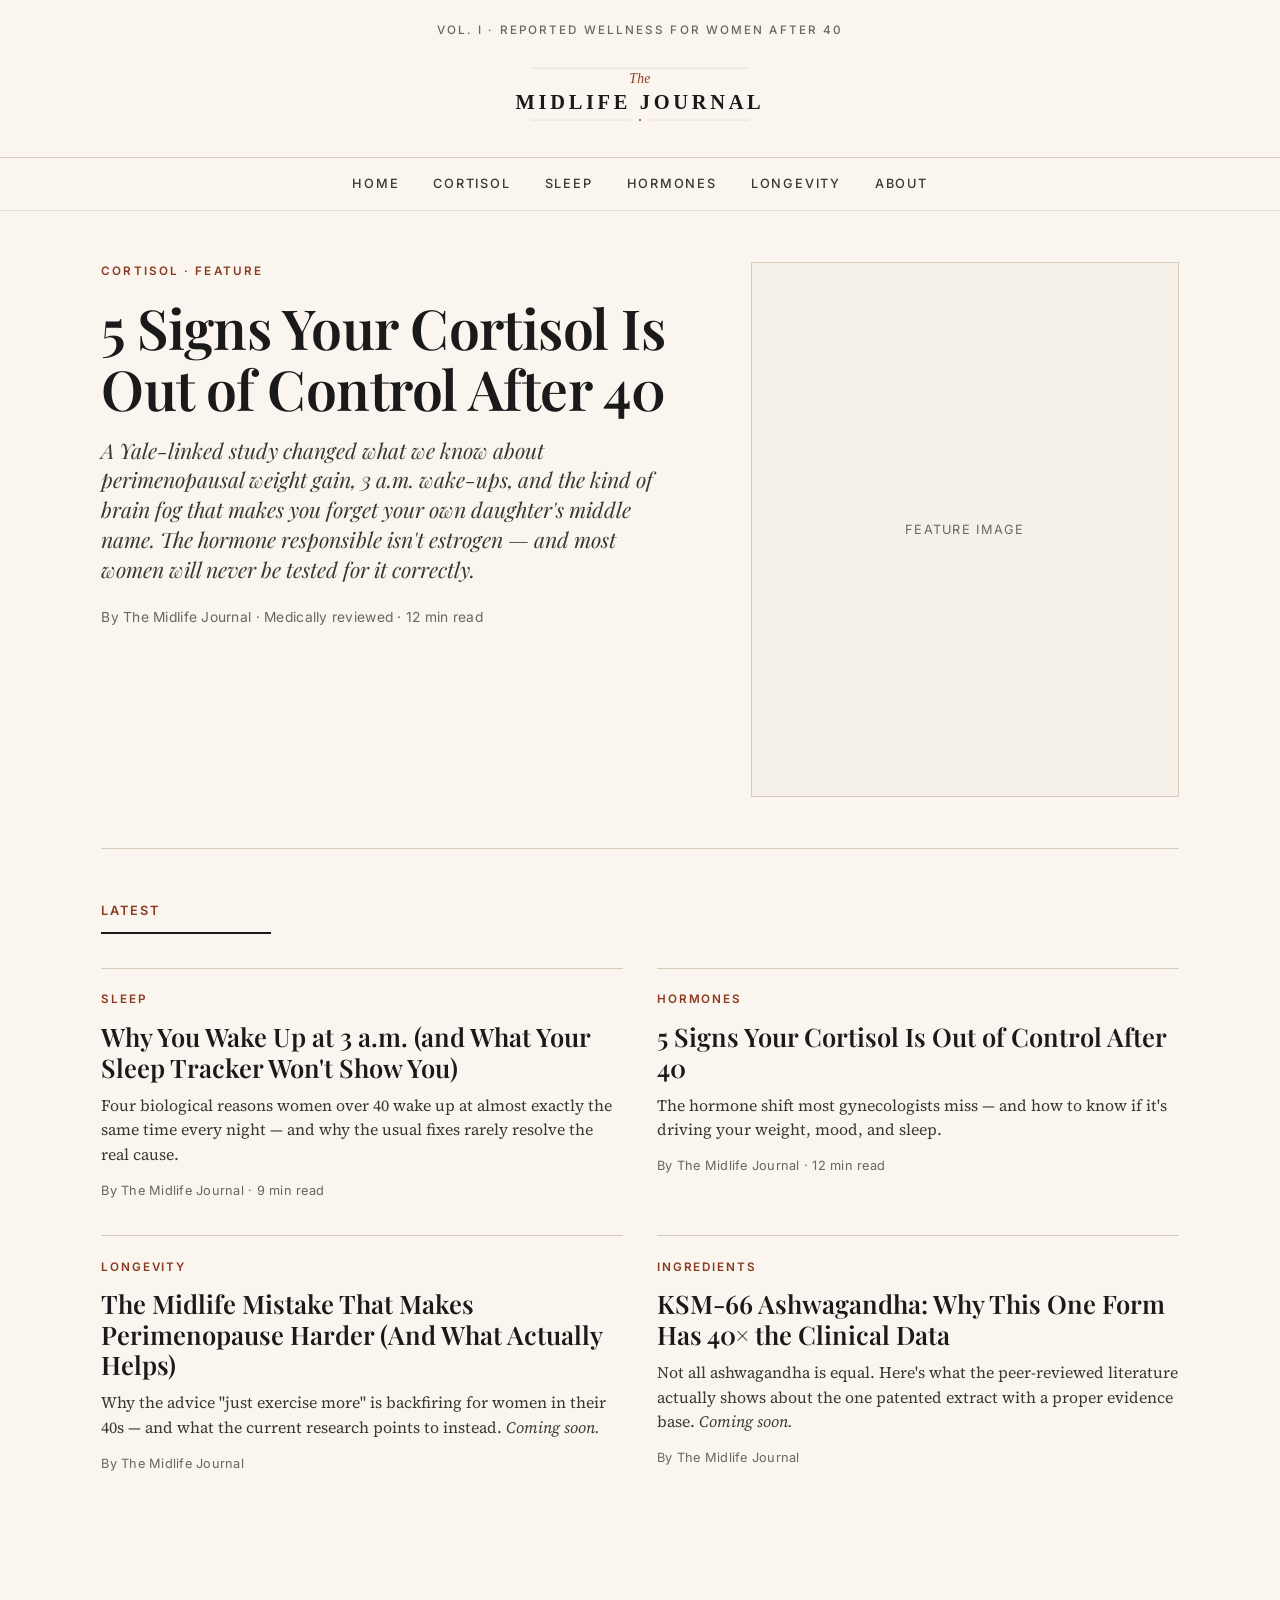
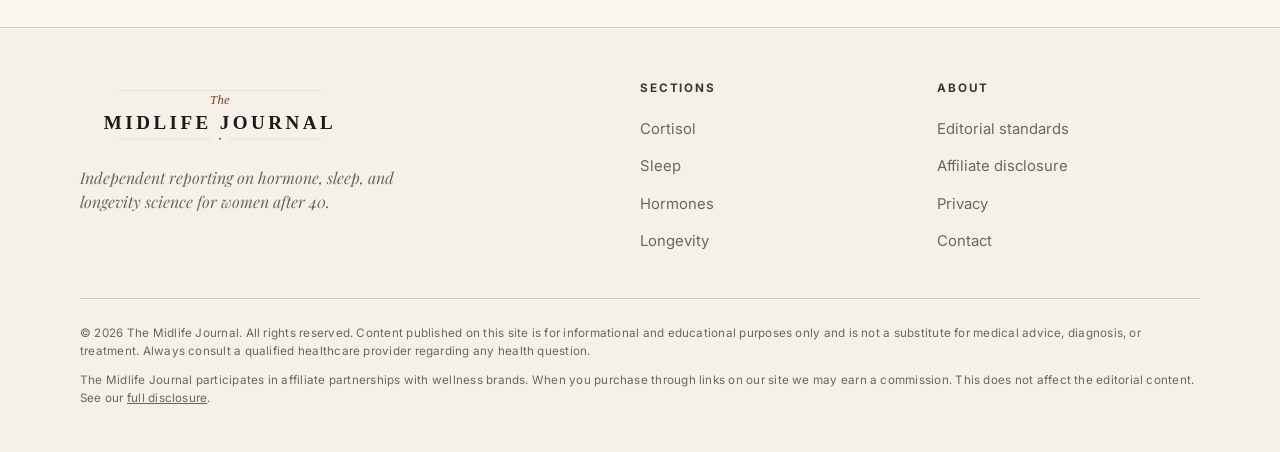
==== index.html @ 5d4d5bfb "Initial commit — The Midlife Journal static site - Editorial homepage with 4 story cards - 2 product" ====
<!DOCTYPE html>
<html lang="en">
<head>
<meta charset="UTF-8">
<meta name="viewport" content="width=device-width, initial-scale=1">
<title>The Midlife Journal — Reported Wellness for Women After 40</title>
<meta name="description" content="Independent, evidence-first reporting on cortisol, sleep, hormones, and longevity for women navigating midlife.">
<link rel="icon" type="image/svg+xml" href="/assets/favicon.svg">
<link rel="preconnect" href="https://fonts.googleapis.com">
<link rel="preconnect" href="https://fonts.gstatic.com" crossorigin>
<link href="https://fonts.googleapis.com/css2?family=Playfair+Display:ital,wght@0,400;0,500;0,600;0,700;1,400;1,500&family=Source+Serif+Pro:ital,wght@0,400;0,600;1,400&family=Inter:wght@400;500;600;700&display=swap" rel="stylesheet">
<link rel="stylesheet" href="/assets/styles.css">
<meta property="og:title" content="The Midlife Journal">
<meta property="og:description" content="Reported wellness for women after 40.">
<meta property="og:type" content="website">
<meta property="og:image" content="/assets/logo.svg">
</head>
<body>

<header class="masthead">
  <div class="masthead__dateline">Vol. I · Reported Wellness for Women After 40</div>
  <a href="/" class="masthead__logo" aria-label="The Midlife Journal — Home">
    <img src="/assets/logo.svg" alt="The Midlife Journal" width="340" height="85">
  </a>
</header>
<nav class="masthead-nav" aria-label="Primary">
  <div class="masthead-nav__inner">
    <a href="/">Home</a>
    <a href="/sections/cortisol/">Cortisol</a>
    <a href="/sections/sleep/">Sleep</a>
    <a href="/sections/hormones/">Hormones</a>
    <a href="/sections/longevity/">Longevity</a>
    <a href="/about/">About</a>
  </div>
</nav>

<main class="home">

  <!-- Lead story -->
  <section class="home-hero">
    <div>
      <div class="home-hero__kicker">Cortisol · Feature</div>
      <h1 class="home-hero__title">
        <a href="/articles/5-signs-cortisol-after-40/">5 Signs Your Cortisol Is Out of Control After 40</a>
      </h1>
      <p class="home-hero__dek">A Yale-linked study changed what we know about perimenopausal weight gain, 3 a.m. wake-ups, and the kind of brain fog that makes you forget your own daughter's middle name. The hormone responsible isn't estrogen — and most women will never be tested for it correctly.</p>
      <div class="home-hero__byline">By The Midlife Journal · Medically reviewed · 12 min read</div>
    </div>
    <div class="home-hero__image">
      Feature image
    </div>
  </section>

  <!-- Latest -->
  <section class="home-section">
    <div class="home-section__head">Latest</div>

    <div class="home-grid">

      <article class="story-card">
        <div class="story-card__kicker">Sleep</div>
        <h2 class="story-card__title">
          <a href="/articles/why-women-wake-at-3am-after-40/">Why You Wake Up at 3 a.m. (and What Your Sleep Tracker Won't Show You)</a>
        </h2>
        <p class="story-card__dek">Four biological reasons women over 40 wake up at almost exactly the same time every night — and why the usual fixes rarely resolve the real cause.</p>
        <div class="story-card__byline">By The Midlife Journal · 9 min read</div>
      </article>

      <article class="story-card">
        <div class="story-card__kicker">Hormones</div>
        <h2 class="story-card__title">
          <a href="/articles/5-signs-cortisol-after-40/">5 Signs Your Cortisol Is Out of Control After 40</a>
        </h2>
        <p class="story-card__dek">The hormone shift most gynecologists miss — and how to know if it's driving your weight, mood, and sleep.</p>
        <div class="story-card__byline">By The Midlife Journal · 12 min read</div>
      </article>

      <article class="story-card">
        <div class="story-card__kicker">Longevity</div>
        <h2 class="story-card__title">
          <a href="#">The Midlife Mistake That Makes Perimenopause Harder (And What Actually Helps)</a>
        </h2>
        <p class="story-card__dek">Why the advice "just exercise more" is backfiring for women in their 40s — and what the current research points to instead. <em>Coming soon.</em></p>
        <div class="story-card__byline">By The Midlife Journal</div>
      </article>

      <article class="story-card">
        <div class="story-card__kicker">Ingredients</div>
        <h2 class="story-card__title">
          <a href="#">KSM-66 Ashwagandha: Why This One Form Has 40× the Clinical Data</a>
        </h2>
        <p class="story-card__dek">Not all ashwagandha is equal. Here's what the peer-reviewed literature actually shows about the one patented extract with a proper evidence base. <em>Coming soon.</em></p>
        <div class="story-card__byline">By The Midlife Journal</div>
      </article>

    </div>
  </section>

</main>

<footer class="site-footer">
  <div class="site-footer__inner">
    <div class="site-footer__brand">
      <img src="/assets/logo.svg" alt="The Midlife Journal">
      <p class="site-footer__tagline">Independent reporting on hormone, sleep, and longevity science for women after 40.</p>
    </div>
    <div class="site-footer__col">
      <h4>Sections</h4>
      <ul>
        <li><a href="/sections/cortisol/">Cortisol</a></li>
        <li><a href="/sections/sleep/">Sleep</a></li>
        <li><a href="/sections/hormones/">Hormones</a></li>
        <li><a href="/sections/longevity/">Longevity</a></li>
      </ul>
    </div>
    <div class="site-footer__col">
      <h4>About</h4>
      <ul>
        <li><a href="/about/">Editorial standards</a></li>
        <li><a href="/disclosure/">Affiliate disclosure</a></li>
        <li><a href="/privacy/">Privacy</a></li>
        <li><a href="/contact/">Contact</a></li>
      </ul>
    </div>
  </div>
  <div class="site-footer__bottom">
    <p>&copy; 2026 The Midlife Journal. All rights reserved. Content published on this site is for informational and educational purposes only and is not a substitute for medical advice, diagnosis, or treatment. Always consult a qualified healthcare provider regarding any health question.</p>
    <p>The Midlife Journal participates in affiliate partnerships with wellness brands. When you purchase through links on our site we may earn a commission. This does not affect the editorial content. See our <a href="/disclosure/">full disclosure</a>.</p>
  </div>
</footer>

</body>
</html>
---- assets/styles.css ----
/* ============================================
   The Midlife Journal — Editorial Stylesheet
   ============================================
   Distinct visual identity from Reprieve for
   entity-separation. Magazine-editorial register.
*/

:root {
  --bg:            #FAF6EF;    /* warm cream */
  --bg-paper:      #F6F1E8;    /* slightly darker paper */
  --text:          #1A1A1A;    /* near-black */
  --text-soft:     #3A3632;    /* warm dark gray */
  --muted:         #6B6560;    /* warm gray */
  --hairline:      #D6CDB8;    /* faded parchment */
  --hairline-soft: #E8E1D0;
  --accent:        #8B3A1F;    /* rust / terracotta */
  --accent-soft:   #B85E3A;
  --gold-warm:     #C9B88E;    /* muted gold-olive */

  --font-display: 'Playfair Display', 'Libre Caslon Text', Georgia, serif;
  --font-body:    'Source Serif Pro', 'Source Serif 4', Georgia, serif;
  --font-meta:    'Inter', system-ui, sans-serif;

  --max-col:      680px;
  --max-wide:     1120px;
}

* { box-sizing: border-box; margin: 0; padding: 0; }

html { font-size: 17px; scroll-behavior: smooth; }
@media (max-width: 640px) { html { font-size: 16px; } }

body {
  font-family: var(--font-body);
  background: var(--bg);
  color: var(--text);
  line-height: 1.7;
  -webkit-font-smoothing: antialiased;
  text-rendering: optimizeLegibility;
}

img { max-width: 100%; height: auto; display: block; }
a { color: var(--accent); text-decoration: none; transition: color 0.15s; }
a:hover { color: var(--text); text-decoration: underline; text-underline-offset: 3px; }

/* ============= Masthead / header ============= */
.masthead {
  background: var(--bg);
  border-bottom: 1px solid var(--hairline);
  padding: 1.25rem 1.25rem 1rem;
  text-align: center;
}
.masthead__dateline {
  font-family: var(--font-meta);
  font-size: 0.6875rem;
  letter-spacing: 0.18em;
  text-transform: uppercase;
  color: var(--muted);
  margin-bottom: 0.875rem;
  font-weight: 500;
}
.masthead__logo {
  display: inline-block;
  line-height: 0;
}
.masthead__logo img, .masthead__logo svg { max-width: 340px; width: 100%; height: auto; }

.masthead-nav {
  background: var(--bg);
  border-bottom: 1px solid var(--hairline-soft);
  padding: 0.625rem 1.25rem;
}
.masthead-nav__inner {
  max-width: var(--max-wide);
  margin: 0 auto;
  display: flex;
  justify-content: center;
  gap: 2rem;
  flex-wrap: wrap;
  font-family: var(--font-meta);
  font-size: 0.75rem;
  letter-spacing: 0.14em;
  text-transform: uppercase;
}
.masthead-nav__inner a {
  color: var(--text-soft);
  font-weight: 500;
  padding: 0.25rem 0;
  border-bottom: 1px solid transparent;
}
.masthead-nav__inner a:hover {
  color: var(--accent);
  border-bottom-color: var(--accent);
  text-decoration: none;
}

/* ============= Homepage grid ============= */
.home {
  max-width: var(--max-wide);
  margin: 0 auto;
  padding: 3rem 1.25rem 5rem;
}

.home-hero {
  display: grid;
  grid-template-columns: 1fr;
  gap: 2rem;
  padding-bottom: 3rem;
  border-bottom: 1px solid var(--hairline);
  margin-bottom: 3rem;
}
@media (min-width: 820px) { .home-hero { grid-template-columns: 1.4fr 1fr; gap: 3rem; } }

.home-hero__kicker {
  font-family: var(--font-meta);
  font-size: 0.6875rem;
  letter-spacing: 0.18em;
  text-transform: uppercase;
  color: var(--accent);
  font-weight: 600;
  margin-bottom: 0.875rem;
}
.home-hero__title {
  font-family: var(--font-display);
  font-size: clamp(2rem, 5vw, 3.25rem);
  line-height: 1.1;
  font-weight: 600;
  margin-bottom: 1rem;
  letter-spacing: -0.01em;
  color: var(--text);
}
.home-hero__title a { color: inherit; }
.home-hero__title a:hover { color: var(--accent); text-decoration: none; }
.home-hero__dek {
  font-family: var(--font-display);
  font-style: italic;
  font-weight: 400;
  font-size: 1.25rem;
  line-height: 1.4;
  color: var(--text-soft);
  margin-bottom: 1.25rem;
  max-width: 560px;
}
.home-hero__byline {
  font-family: var(--font-meta);
  font-size: 0.8125rem;
  color: var(--muted);
  letter-spacing: 0.02em;
}
.home-hero__image {
  background: var(--bg-paper);
  border: 1px solid var(--hairline);
  aspect-ratio: 4/5;
  display: flex;
  align-items: center;
  justify-content: center;
  font-family: var(--font-meta);
  font-size: 0.75rem;
  color: var(--muted);
  letter-spacing: 0.1em;
  text-transform: uppercase;
}

/* Section list (more stories) */
.home-section {
  margin-top: 3rem;
}
.home-section__head {
  font-family: var(--font-meta);
  font-size: 0.75rem;
  letter-spacing: 0.16em;
  text-transform: uppercase;
  color: var(--accent);
  font-weight: 600;
  padding-bottom: 0.625rem;
  border-bottom: 2px solid var(--text);
  margin-bottom: 2rem;
  max-width: 10rem;
}
.home-grid {
  display: grid;
  grid-template-columns: 1fr;
  gap: 2.5rem;
}
@media (min-width: 720px) { .home-grid { grid-template-columns: repeat(2, 1fr); gap: 2rem; } }

.story-card { border-top: 1px solid var(--hairline); padding-top: 1.25rem; }
.story-card__kicker {
  font-family: var(--font-meta);
  font-size: 0.6875rem;
  letter-spacing: 0.16em;
  text-transform: uppercase;
  color: var(--accent);
  font-weight: 600;
  margin-bottom: 0.625rem;
}
.story-card__title {
  font-family: var(--font-display);
  font-size: 1.5rem;
  line-height: 1.2;
  font-weight: 600;
  margin-bottom: 0.625rem;
}
.story-card__title a { color: var(--text); }
.story-card__title a:hover { color: var(--accent); text-decoration: none; }
.story-card__dek {
  font-size: 0.9375rem;
  color: var(--text-soft);
  line-height: 1.55;
  margin-bottom: 0.75rem;
}
.story-card__byline {
  font-family: var(--font-meta);
  font-size: 0.75rem;
  color: var(--muted);
  letter-spacing: 0.02em;
}

/* ============= Article page ============= */
.article {
  max-width: var(--max-col);
  margin: 0 auto;
  padding: 2.5rem 1.125rem 5rem;
}
@media (min-width: 768px) { .article { padding: 3.5rem 1.5rem 6rem; } }

.article__kicker {
  font-family: var(--font-meta);
  font-size: 0.6875rem;
  letter-spacing: 0.18em;
  text-transform: uppercase;
  color: var(--accent);
  font-weight: 600;
  margin-bottom: 1rem;
}
.article__title {
  font-family: var(--font-display);
  font-size: clamp(2rem, 5.5vw, 3rem);
  line-height: 1.1;
  font-weight: 600;
  margin-bottom: 1.25rem;
  letter-spacing: -0.01em;
  color: var(--text);
}
.article__dek {
  font-family: var(--font-display);
  font-style: italic;
  font-weight: 400;
  font-size: clamp(1.125rem, 2.5vw, 1.3125rem);
  line-height: 1.45;
  color: var(--text-soft);
  margin-bottom: 2rem;
  padding-bottom: 1.5rem;
  border-bottom: 1px solid var(--hairline);
}

/* Byline block */
.byline {
  display: flex;
  gap: 1rem;
  align-items: flex-start;
  padding: 1.25rem 0;
  margin-bottom: 1.75rem;
  border-top: 1px solid var(--hairline);
  border-bottom: 1px solid var(--hairline);
}
.byline__photo {
  width: 64px; height: 64px;
  border-radius: 50%;
  background: var(--bg-paper);
  border: 1px solid var(--hairline);
  display: flex;
  align-items: center;
  justify-content: center;
  font-family: var(--font-meta);
  font-size: 0.625rem;
  color: var(--muted);
  letter-spacing: 0.1em;
  flex-shrink: 0;
}
.byline__meta { font-family: var(--font-meta); font-size: 0.8125rem; line-height: 1.55; }
.byline__author { color: var(--text); font-weight: 600; margin-bottom: 0.25rem; }
.byline__reviewer { color: var(--muted); margin-bottom: 0.25rem; }
.byline__reviewer strong { color: var(--text-soft); font-weight: 600; }
.byline__date { color: var(--muted); font-size: 0.75rem; letter-spacing: 0.04em; margin-top: 0.375rem; }
.byline__placeholder-warn {
  display: inline-block;
  margin-top: 0.5rem;
  padding: 0.25rem 0.5rem;
  background: #FEF3C7;
  color: #92400E;
  font-size: 0.6875rem;
  font-weight: 500;
  border-radius: 3px;
}

/* Body copy */
.prose { counter-reset: sign-counter; font-size: 1.0625rem; line-height: 1.72; color: var(--text-soft); }
.prose p { margin-bottom: 1.25rem; }
.prose p:first-child { margin-top: 1rem; }
.prose p strong { color: var(--text); }
.prose p.lead {
  font-family: var(--font-display);
  font-style: italic;
  font-size: 1.25rem;
  line-height: 1.5;
  color: var(--text);
  margin: 1.5rem 0 2rem;
  padding-left: 1.25rem;
  border-left: 3px solid var(--accent);
}

/* Sign headings with auto-numbering */
.prose h2 {
  font-family: var(--font-display);
  font-size: clamp(1.5rem, 3.5vw, 1.875rem);
  line-height: 1.2;
  color: var(--text);
  font-weight: 600;
  margin: 3rem 0 1.25rem;
  counter-increment: sign-counter;
  padding-top: 1.25rem;
  border-top: 1px solid var(--hairline);
  letter-spacing: -0.005em;
}
.prose h2::before {
  content: counter(sign-counter, decimal-leading-zero);
  display: block;
  font-family: var(--font-meta);
  font-size: 0.75rem;
  font-weight: 700;
  letter-spacing: 0.18em;
  color: var(--accent);
  margin-bottom: 0.625rem;
  text-transform: uppercase;
}
.prose h2.no-counter::before { content: none; }
.prose h2.no-counter { border-top: none; padding-top: 0; }

.prose h3 {
  font-family: var(--font-display);
  font-size: 1.375rem;
  color: var(--text);
  font-weight: 600;
  margin: 2rem 0 0.875rem;
}

/* "What the research shows" / "What it means" tag styling */
.prose p strong:first-child.tag {
  display: inline-block;
  font-family: var(--font-meta);
  font-size: 0.6875rem;
  font-weight: 700;
  letter-spacing: 0.14em;
  text-transform: uppercase;
  color: var(--accent);
  background: transparent;
  border: 1px solid var(--accent);
  padding: 0.1875rem 0.5rem;
  border-radius: 3px;
  margin-right: 0.5rem;
  margin-bottom: 0.25rem;
  vertical-align: 0.05em;
}

/* Lists */
.prose ul { list-style: none; margin: 1.25rem 0 1.75rem; padding: 0; }
.prose ul li {
  position: relative;
  padding: 0.625rem 0 0.625rem 1.75rem;
  border-bottom: 1px solid var(--hairline-soft);
  line-height: 1.55;
}
.prose ul li:last-child { border-bottom: none; }
.prose ul li::before {
  content: "—";
  position: absolute;
  left: 0;
  top: 0.625rem;
  color: var(--accent);
  font-weight: 700;
}
.prose ul li strong { color: var(--text); }

/* Pull quote */
.pullquote {
  font-family: var(--font-display);
  font-style: italic;
  font-size: clamp(1.375rem, 3vw, 1.625rem);
  line-height: 1.3;
  color: var(--text);
  border-left: 3px solid var(--accent);
  padding: 0.5rem 0 0.5rem 1.5rem;
  margin: 2.5rem 0;
  max-width: 560px;
}

/* Mechanism / video embed area */
.video-embed {
  background: var(--bg-paper);
  border: 1px solid var(--hairline);
  aspect-ratio: 9/16;
  max-width: 360px;
  margin: 2rem auto;
  display: flex;
  align-items: center;
  justify-content: center;
  color: var(--muted);
  font-family: var(--font-meta);
  font-size: 0.75rem;
  letter-spacing: 0.12em;
  text-transform: uppercase;
  text-align: center;
  padding: 1rem;
}

/* Sponsored / CTA block */
.cta-box {
  background: var(--bg-paper);
  border: 1px solid var(--hairline);
  border-radius: 4px;
  padding: 2rem 1.75rem;
  margin: 2.75rem 0;
  text-align: center;
}
@media (min-width: 600px) { .cta-box { padding: 2.5rem 2.25rem; } }
.cta-box__label {
  font-family: var(--font-meta);
  font-size: 0.625rem;
  font-weight: 700;
  letter-spacing: 0.2em;
  text-transform: uppercase;
  color: var(--muted);
  margin-bottom: 1rem;
}
.cta-box__title {
  font-family: var(--font-display);
  font-size: clamp(1.375rem, 3.2vw, 1.625rem);
  font-weight: 600;
  margin-bottom: 0.75rem;
  color: var(--text);
}
.cta-box__text {
  font-size: 0.9375rem;
  color: var(--text-soft);
  margin-bottom: 1.5rem;
  max-width: 440px;
  margin-left: auto;
  margin-right: auto;
  line-height: 1.55;
}
.cta-button {
  display: inline-block;
  background: var(--text);
  color: #FFF;
  font-family: var(--font-meta);
  font-size: 0.9375rem;
  font-weight: 600;
  letter-spacing: 0.04em;
  padding: 1rem 2rem;
  border-radius: 100px;
  transition: background 0.15s, transform 0.15s;
  border: 1px solid var(--text);
}
.cta-button:hover { background: var(--accent); border-color: var(--accent); color: #FFF; transform: translateY(-1px); text-decoration: none; }
.cta-button--primary { background: var(--accent); border-color: var(--accent); }
.cta-button--primary:hover { background: #6F2D17; border-color: #6F2D17; }
.cta-box__note {
  font-family: var(--font-meta);
  font-size: 0.75rem;
  color: var(--muted);
  margin-top: 0.875rem;
  letter-spacing: 0.02em;
}

/* Testimonial block (editorial) */
.testimonial {
  background: transparent;
  border-left: 3px solid var(--gold-warm);
  padding: 1rem 0 1rem 1.25rem;
  margin: 1.75rem 0;
}
.testimonial__stars { color: var(--accent); font-size: 0.875rem; letter-spacing: 0.12em; margin-bottom: 0.5rem; }
.testimonial__quote {
  font-family: var(--font-display);
  font-style: italic;
  font-size: 1.0625rem;
  line-height: 1.55;
  color: var(--text);
  margin-bottom: 0.625rem;
}
.testimonial__attribution {
  font-family: var(--font-meta);
  font-size: 0.75rem;
  color: var(--muted);
  letter-spacing: 0.02em;
}
.testimonial__attribution strong { color: var(--text-soft); font-weight: 600; }

/* Disclosure */
.article__disclosure {
  margin-top: 3rem;
  padding-top: 1.5rem;
  border-top: 1px solid var(--hairline);
  font-family: var(--font-meta);
  font-size: 0.75rem;
  color: var(--muted);
  line-height: 1.55;
  font-style: italic;
}

/* ============= Footer ============= */
.site-footer {
  background: var(--bg-paper);
  border-top: 1px solid var(--hairline);
  padding: 3rem 1.25rem 2rem;
  margin-top: 4rem;
}
.site-footer__inner {
  max-width: var(--max-wide);
  margin: 0 auto;
  display: grid;
  grid-template-columns: 1fr;
  gap: 2rem;
}
@media (min-width: 720px) { .site-footer__inner { grid-template-columns: 2fr 1fr 1fr; } }
.site-footer__brand img { max-width: 280px; margin-bottom: 1rem; }
.site-footer__tagline {
  font-family: var(--font-display);
  font-style: italic;
  font-size: 0.9375rem;
  color: var(--muted);
  max-width: 340px;
  line-height: 1.5;
}
.site-footer__col h4 {
  font-family: var(--font-meta);
  font-size: 0.6875rem;
  font-weight: 700;
  letter-spacing: 0.16em;
  text-transform: uppercase;
  color: var(--text-soft);
  margin-bottom: 0.875rem;
}
.site-footer__col ul { list-style: none; display: flex; flex-direction: column; gap: 0.5rem; }
.site-footer__col a { font-family: var(--font-meta); font-size: 0.875rem; color: var(--muted); }
.site-footer__col a:hover { color: var(--accent); }
.site-footer__bottom {
  max-width: var(--max-wide);
  margin: 2.5rem auto 0;
  padding-top: 1.5rem;
  border-top: 1px solid var(--hairline);
  font-family: var(--font-meta);
  font-size: 0.6875rem;
  color: var(--muted);
  line-height: 1.55;
  letter-spacing: 0.02em;
}
.site-footer__bottom p { margin-bottom: 0.625rem; }
.site-footer__bottom a { color: var(--muted); text-decoration: underline; }

/* Generic static page (about, privacy, disclosure) */
.static {
  max-width: var(--max-col);
  margin: 0 auto;
  padding: 3rem 1.25rem 5rem;
}
.static h1 {
  font-family: var(--font-display);
  font-size: clamp(1.875rem, 4vw, 2.5rem);
  margin-bottom: 1rem;
  color: var(--text);
  font-weight: 600;
}
.static .lead {
  font-family: var(--font-display);
  font-style: italic;
  font-size: 1.1875rem;
  color: var(--text-soft);
  margin-bottom: 2rem;
  padding-bottom: 1.5rem;
  border-bottom: 1px solid var(--hairline);
}
.static h2 {
  font-family: var(--font-display);
  font-size: 1.375rem;
  color: var(--text);
  margin: 2rem 0 0.75rem;
  font-weight: 600;
}
.static p, .static li { color: var(--text-soft); line-height: 1.7; margin-bottom: 1rem; }
.static ul { padding-left: 1.25rem; }
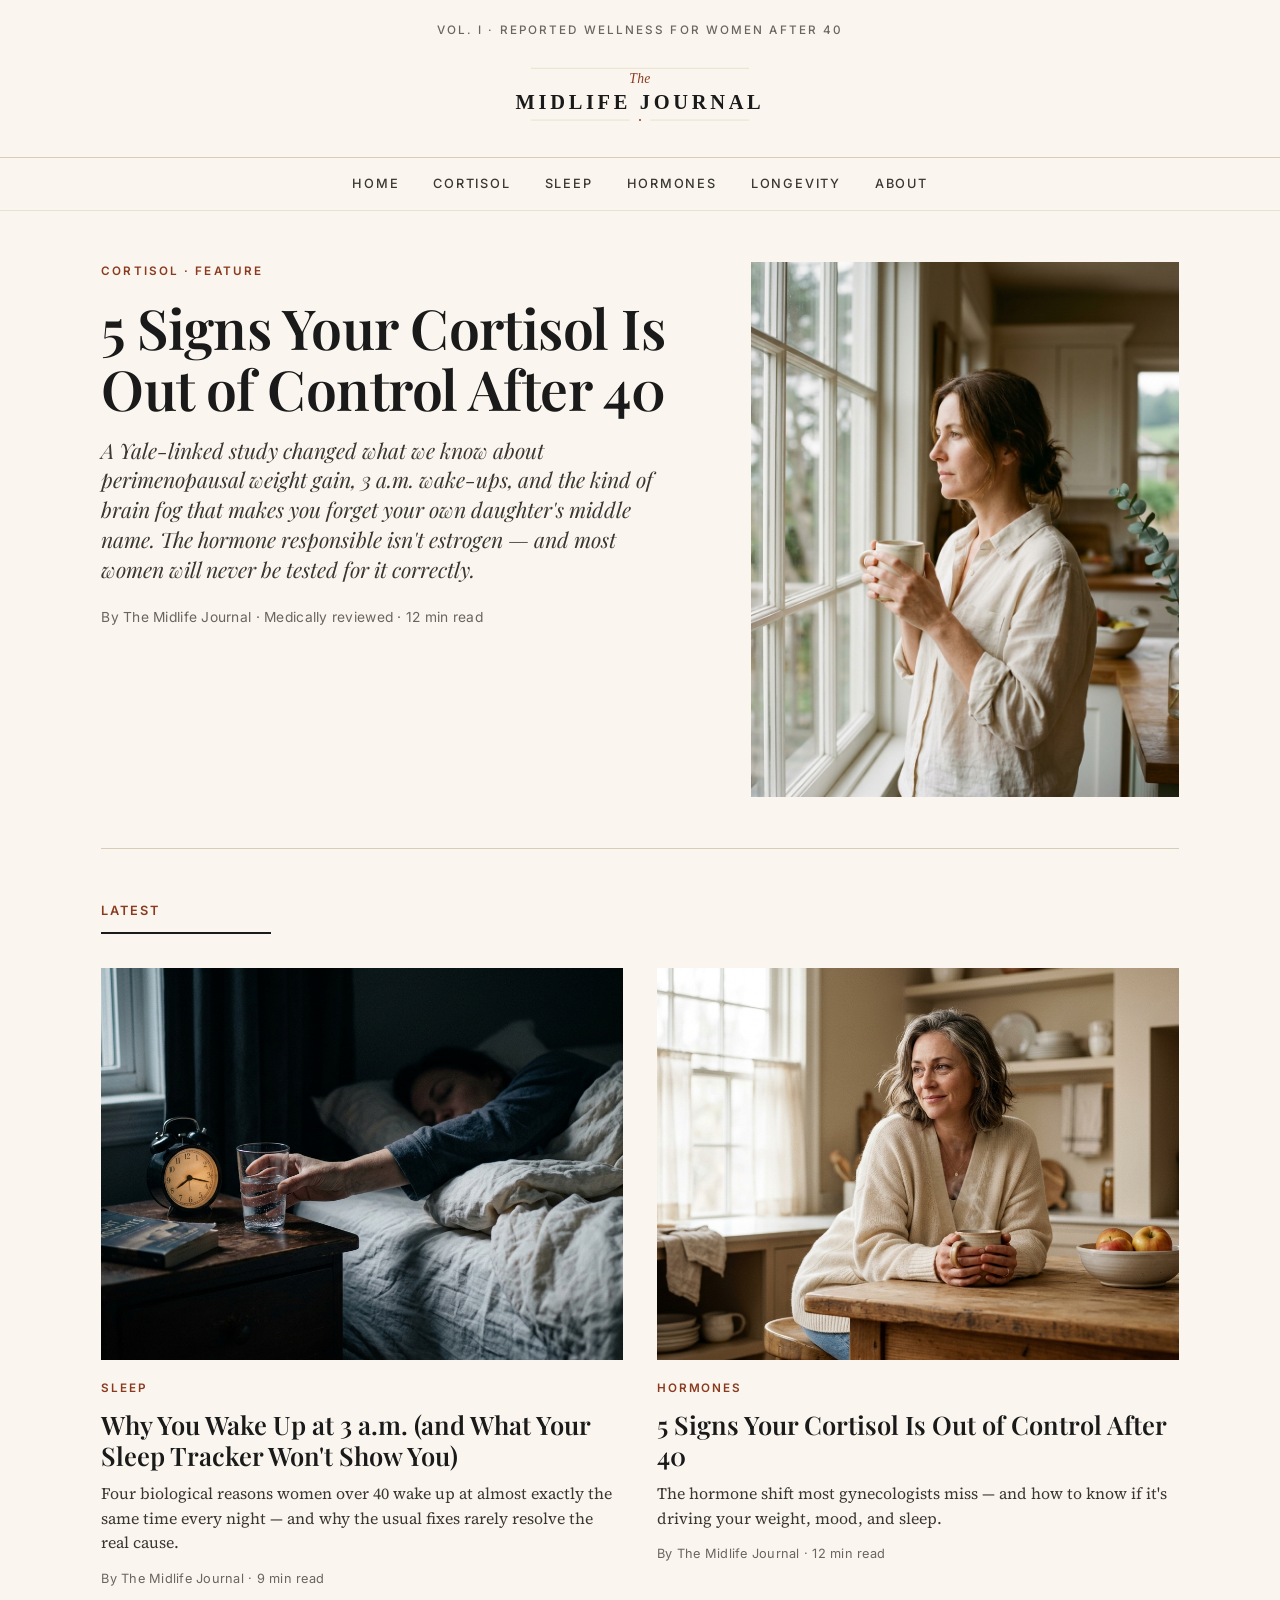
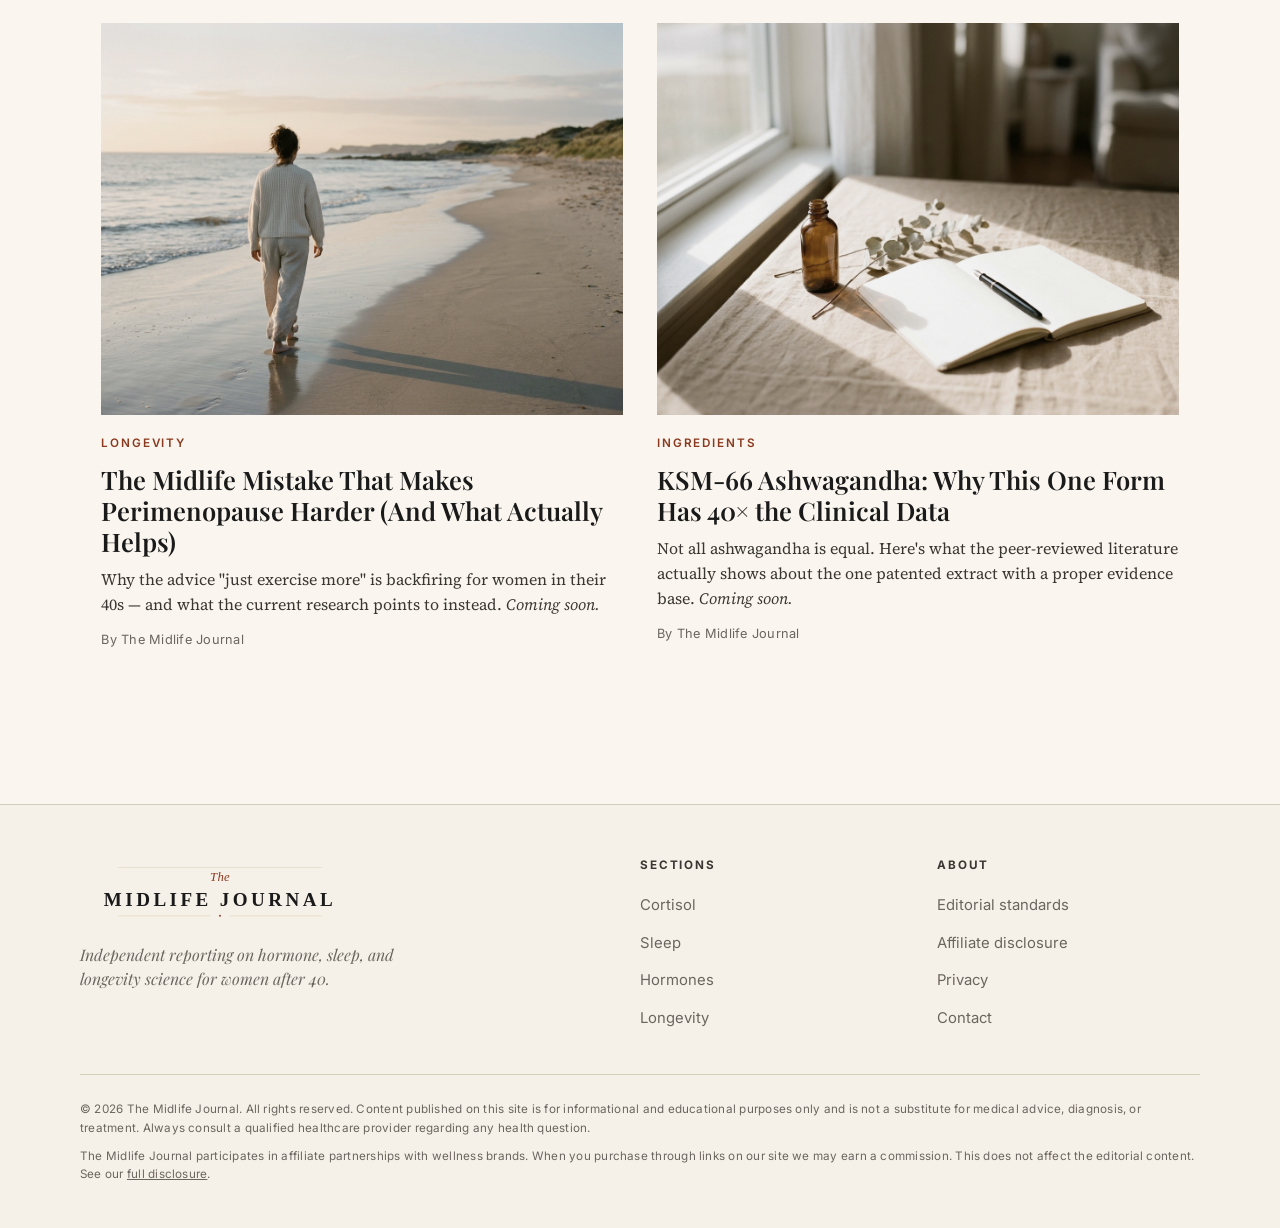
==== commit ff5741da: "Polish: hero images, sections, CTA buttons - Generated 5 editorial hero images via Gemini Nano Banan" ====
--- a/index.html
+++ b/index.html
@@ -46,9 +46,9 @@
       <p class="home-hero__dek">A Yale-linked study changed what we know about perimenopausal weight gain, 3 a.m. wake-ups, and the kind of brain fog that makes you forget your own daughter's middle name. The hormone responsible isn't estrogen — and most women will never be tested for it correctly.</p>
       <div class="home-hero__byline">By The Midlife Journal · Medically reviewed · 12 min read</div>
     </div>
-    <div class="home-hero__image">
-      Feature image
-    </div>
+    <a href="/articles/5-signs-cortisol-after-40/" class="home-hero__image-link" aria-label="Read: 5 Signs Your Cortisol Is Out of Control After 40">
+      <img src="/assets/images/hero-home.jpg" alt="A woman in her mid-40s by a kitchen window in morning light" loading="eager">
+    </a>
   </section>
 
   <!-- Latest -->
@@ -58,6 +58,9 @@
     <div class="home-grid">
 
       <article class="story-card">
+        <a href="/articles/why-women-wake-at-3am-after-40/" class="story-card__image-link" aria-hidden="true" tabindex="-1">
+          <img src="/assets/images/hero-sleep.jpg" alt="">
+        </a>
         <div class="story-card__kicker">Sleep</div>
         <h2 class="story-card__title">
           <a href="/articles/why-women-wake-at-3am-after-40/">Why You Wake Up at 3 a.m. (and What Your Sleep Tracker Won't Show You)</a>
@@ -67,6 +70,9 @@
       </article>
 
       <article class="story-card">
+        <a href="/articles/5-signs-cortisol-after-40/" class="story-card__image-link" aria-hidden="true" tabindex="-1">
+          <img src="/assets/images/hero-cortisol.jpg" alt="">
+        </a>
         <div class="story-card__kicker">Hormones</div>
         <h2 class="story-card__title">
           <a href="/articles/5-signs-cortisol-after-40/">5 Signs Your Cortisol Is Out of Control After 40</a>
@@ -76,6 +82,9 @@
       </article>
 
       <article class="story-card">
+        <span class="story-card__image-link story-card__image-link--soon" aria-hidden="true">
+          <img src="/assets/images/story-longevity.jpg" alt="">
+        </span>
         <div class="story-card__kicker">Longevity</div>
         <h2 class="story-card__title">
           <a href="#">The Midlife Mistake That Makes Perimenopause Harder (And What Actually Helps)</a>
@@ -85,6 +94,9 @@
       </article>
 
       <article class="story-card">
+        <span class="story-card__image-link story-card__image-link--soon" aria-hidden="true">
+          <img src="/assets/images/story-hormones.jpg" alt="">
+        </span>
         <div class="story-card__kicker">Ingredients</div>
         <h2 class="story-card__title">
           <a href="#">KSM-66 Ashwagandha: Why This One Form Has 40× the Clinical Data</a>
--- a/assets/styles.css
+++ b/assets/styles.css
@@ -147,18 +147,21 @@
   color: var(--muted);
   letter-spacing: 0.02em;
 }
-.home-hero__image {
+.home-hero__image-link {
+  display: block;
+  position: relative;
+  aspect-ratio: 4/5;
+  overflow: hidden;
   background: var(--bg-paper);
-  border: 1px solid var(--hairline);
-  aspect-ratio: 4/5;
-  display: flex;
-  align-items: center;
-  justify-content: center;
-  font-family: var(--font-meta);
-  font-size: 0.75rem;
-  color: var(--muted);
-  letter-spacing: 0.1em;
-  text-transform: uppercase;
+}
+.home-hero__image-link img {
+  width: 100%; height: 100%;
+  object-fit: cover; object-position: center;
+  transition: transform 0.5s ease-out, filter 0.3s;
+}
+.home-hero__image-link:hover img {
+  transform: scale(1.02);
+  filter: brightness(1.02);
 }
 
 /* Section list (more stories) */
@@ -184,7 +187,19 @@
 }
 @media (min-width: 720px) { .home-grid { grid-template-columns: repeat(2, 1fr); gap: 2rem; } }
 
-.story-card { border-top: 1px solid var(--hairline); padding-top: 1.25rem; }
+.story-card { padding-top: 0; }
+.story-card__image-link {
+  display: block; position: relative; overflow: hidden;
+  aspect-ratio: 4/3; margin-bottom: 1.125rem;
+  background: var(--bg-paper);
+}
+.story-card__image-link img {
+  width: 100%; height: 100%; object-fit: cover; object-position: center;
+  transition: transform 0.5s ease-out, filter 0.3s;
+}
+.story-card__image-link:hover img { transform: scale(1.03); }
+.story-card__image-link--soon { cursor: default; }
+.story-card__image-link--soon img { filter: saturate(0.7) brightness(0.97); }
 .story-card__kicker {
   font-family: var(--font-meta);
   font-size: 0.6875rem;
@@ -252,6 +267,51 @@
   margin-bottom: 2rem;
   padding-bottom: 1.5rem;
   border-bottom: 1px solid var(--hairline);
+}
+
+/* Section page header */
+.section-header {
+  padding: 1rem 0 3rem;
+  border-bottom: 1px solid var(--hairline);
+  margin-bottom: 3rem;
+}
+.section-header__kicker {
+  font-family: var(--font-meta);
+  font-size: 0.6875rem;
+  letter-spacing: 0.18em;
+  text-transform: uppercase;
+  color: var(--accent);
+  font-weight: 600;
+  margin-bottom: 0.875rem;
+}
+.section-header__title {
+  font-family: var(--font-display);
+  font-size: clamp(2.25rem, 5vw, 3.25rem);
+  line-height: 1.1;
+  font-weight: 600;
+  margin-bottom: 1rem;
+  color: var(--text);
+  letter-spacing: -0.01em;
+}
+.section-header__dek {
+  font-family: var(--font-display);
+  font-style: italic;
+  font-size: clamp(1.0625rem, 2.5vw, 1.25rem);
+  line-height: 1.5;
+  color: var(--text-soft);
+  max-width: 640px;
+}
+
+/* Article hero image */
+.article__hero {
+  margin: 0 0 2rem;
+  background: var(--bg-paper);
+  overflow: hidden;
+}
+.article__hero img {
+  width: 100%; height: auto; display: block;
+  aspect-ratio: 16 / 9;
+  object-fit: cover;
 }
 
 /* Byline block */
@@ -449,22 +509,63 @@
   margin-right: auto;
   line-height: 1.55;
 }
+/* === CTA buttons — editorial-premium with conversion weight === */
 .cta-button {
   display: inline-block;
-  background: var(--text);
+  background: #1A1A1A;
   color: #FFF;
   font-family: var(--font-meta);
-  font-size: 0.9375rem;
-  font-weight: 600;
+  font-size: 1rem;
+  font-weight: 700;
   letter-spacing: 0.04em;
-  padding: 1rem 2rem;
+  padding: 1.125rem 2.25rem;
   border-radius: 100px;
-  transition: background 0.15s, transform 0.15s;
-  border: 1px solid var(--text);
-}
-.cta-button:hover { background: var(--accent); border-color: var(--accent); color: #FFF; transform: translateY(-1px); text-decoration: none; }
-.cta-button--primary { background: var(--accent); border-color: var(--accent); }
-.cta-button--primary:hover { background: #6F2D17; border-color: #6F2D17; }
+  transition: background 0.2s, box-shadow 0.2s, transform 0.15s;
+  border: 1.5px solid #1A1A1A;
+  box-shadow: 0 4px 14px rgba(26, 26, 26, 0.2);
+}
+.cta-button:hover {
+  background: var(--accent);
+  border-color: var(--accent);
+  color: #FFF;
+  transform: translateY(-2px);
+  box-shadow: 0 8px 22px rgba(139, 58, 31, 0.35);
+  text-decoration: none;
+}
+
+/* Primary — for final "buy" CTAs. Editorial charcoal with gold glow hover. */
+.cta-button--primary {
+  background: #1A1A1A;
+  border-color: #1A1A1A;
+  font-size: 1.0625rem;
+  padding: 1.25rem 2.5rem;
+  box-shadow: 0 4px 14px rgba(26, 26, 26, 0.25), inset 0 0 0 1px rgba(201, 184, 142, 0.25);
+}
+.cta-button--primary:hover {
+  background: #1A1A1A;
+  border-color: var(--gold-warm);
+  box-shadow: 0 8px 24px rgba(26, 26, 26, 0.35), inset 0 0 0 2px var(--gold-warm);
+  transform: translateY(-2px);
+}
+
+/* Alt: Deep-emerald conversion-optimized variant (higher CTR in health vertical).
+   Use this on final-purchase CTAs if you want to A/B test against primary. */
+.cta-button--buy {
+  background: #2C5F3D;
+  border-color: #2C5F3D;
+  color: #FFF;
+  font-size: 1.0625rem;
+  padding: 1.25rem 2.5rem;
+  font-weight: 700;
+  box-shadow: 0 4px 14px rgba(44, 95, 61, 0.28);
+}
+.cta-button--buy:hover {
+  background: #1F4A2D;
+  border-color: #1F4A2D;
+  color: #FFF;
+  box-shadow: 0 8px 24px rgba(44, 95, 61, 0.4);
+  transform: translateY(-2px);
+}
 .cta-box__note {
   font-family: var(--font-meta);
   font-size: 0.75rem;
